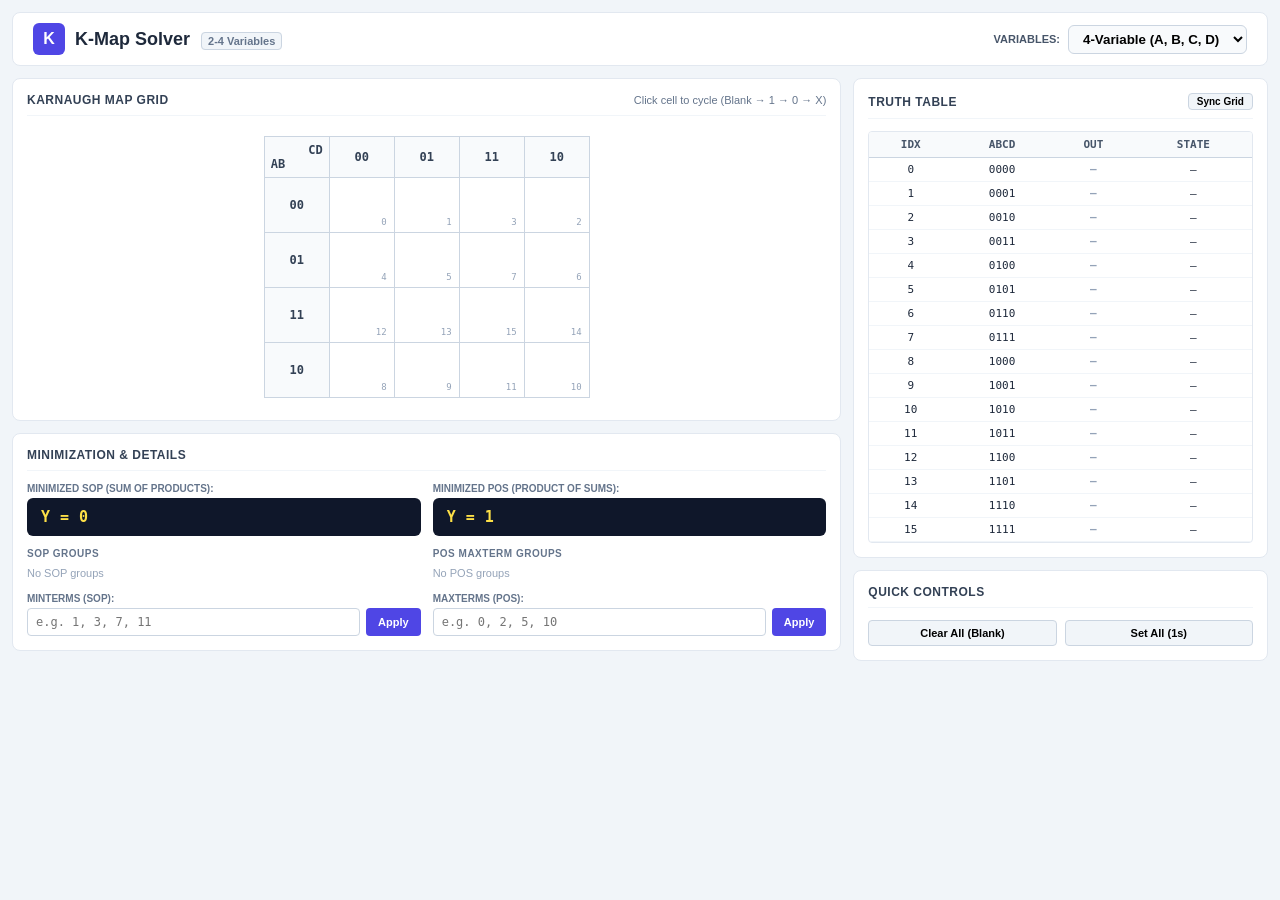
==== kmap/index.html @ c59c08d3 "kmap" ====
<!DOCTYPE html>
<html lang="en">
<head>
  <meta charset="UTF-8" />
  <meta name="viewport" content="width=device-width, initial-scale=1.0" />
  <title>K-Map Solver (2-4 Variables)</title>
  <link rel="stylesheet" href="style.css" />
</head>
<body>

  <!-- TOP HEADER -->
  <header>
    <div class="brand">
      <div class="logo">K</div>
      <div class="title">K-Map Solver <span class="badge-sub">2-4 Variables</span></div>
    </div>
    <div class="control-group">
      <label for="varSelect">Variables:</label>
      <select id="varSelect" onchange="changeVariables(this.value)">
        <option value="2">2-Variable (A, B)</option>
        <option value="3">3-Variable (A, B, C)</option>
        <option value="4" selected>4-Variable (A, B, C, D)</option>
      </select>
    </div>
  </header>

  <!-- MAIN DASHBOARD -->
  <main>
    <!-- LEFT PANEL -->
    <section class="panel-left">
      <!-- KMAP GRID -->
      <div class="card">
        <div class="card-header">
          <div class="card-title">Karnaugh Map Grid</div>
          <div style="font-size: 11px; color: #64748b;">Click cell to cycle (Blank &rarr; 1 &rarr; 0 &rarr; X)</div>
        </div>
        <div id="gridWrapper"></div>
      </div>

      <!-- MINIMIZATION & DETAILS -->
      <div class="card">
        <div class="card-header">
          <div class="card-title">Minimization & Details</div>
        </div>

        <div style="display: grid; grid-template-columns: 1fr 1fr; gap: 12px;">
          <div>
            <div style="font-size: 10px; font-weight: bold; color: #64748b; text-transform: uppercase; margin-bottom: 4px;">Minimized SOP (Sum of Products):</div>
            <div id="sopResult" class="result-box font-mono">Y = 0</div>
          </div>
          <div>
            <div style="font-size: 10px; font-weight: bold; color: #64748b; text-transform: uppercase; margin-bottom: 4px;">Minimized POS (Product of Sums):</div>
            <div id="posResult" class="result-box font-mono">Y = 0</div>
          </div>
        </div>

        <!-- GROUP BREAKDOWN LISTS (SOP & POS Maxterms) -->
        <div class="groups-container">
          <div class="group-column">
            <div class="group-subheading">SOP Groups</div>
            <div id="sopGroupList" style="display: flex; flex-direction: column; gap: 4px;"></div>
          </div>
          <div class="group-column">
            <div class="group-subheading">POS Maxterm Groups</div>
            <div id="posGroupList" style="display: flex; flex-direction: column; gap: 4px;"></div>
          </div>
        </div>

        <div style="display: grid; grid-template-columns: 1fr 1fr; gap: 12px; margin-top: 6px;">
          <div>
            <div style="font-size: 10px; font-weight: bold; color: #64748b; text-transform: uppercase; margin-bottom: 4px;">MINTERMS (SOP):</div>
            <div class="input-matrix-container">
              <input type="text" id="sopInput" class="input-matrix font-mono" placeholder="e.g. 1, 3, 7, 11" onkeydown="if(event.key==='Enter') applyMatrix('SOP')" />
              <button class="btn-apply" onclick="applyMatrix('SOP')">Apply</button>
            </div>
          </div>
          <div>
            <div style="font-size: 10px; font-weight: bold; color: #64748b; text-transform: uppercase; margin-bottom: 4px;">MAXTERMS (POS):</div>
            <div class="input-matrix-container">
              <input type="text" id="posInput" class="input-matrix font-mono" placeholder="e.g. 0, 2, 5, 10" onkeydown="if(event.key==='Enter') applyMatrix('POS')" />
              <button class="btn-apply" onclick="applyMatrix('POS')">Apply</button>
            </div>
          </div>
        </div>
      </div>
    </section>

    <!-- RIGHT PANEL -->
    <section class="panel-right">
      <div class="card" style="flex: 1;">
        <div class="card-header">
          <div class="card-title">Truth Table</div>
          <button class="btn-secondary" style="padding: 2px 8px; font-size: 10px;" onclick="renderAll()">Sync Grid</button>
        </div>
        <div class="table-scroll">
          <table class="truth-table font-mono">
            <thead id="tableHead"></thead>
            <tbody id="tableBody"></tbody>
          </table>
        </div>
      </div>

      <div class="card">
        <div class="card-header">
          <div class="card-title">Quick Controls</div>
        </div>
        <div style="display: grid; grid-template-columns: 1fr 1fr; gap: 8px;">
          <button class="btn-secondary" onclick="fillAll('')">Clear All (Blank)</button>
          <button class="btn-secondary" onclick="fillAll('1')">Set All (1s)</button>
        </div>
      </div>
    </section>
  </main>

  <script src="script.js"></script>
</body>
</html>
---- kmap/style.css ----
* { box-sizing: border-box; margin: 0; padding: 0; }
    body {
      font-family: -apple-system, BlinkMacSystemFont, "Segoe UI", Roboto, Helvetica, Arial, sans-serif;
      background-color: #f1f5f9;
      color: #1e293b;
      min-height: 100vh;
      display: flex;
      flex-direction: column;
      padding: 12px;
      gap: 12px;
    }
    .font-mono { font-family: ui-monospace, SFMono-Regular, Menlo, Monaco, Consolas, monospace; }

    /* HEADER */
    header {
      background: #ffffff;
      border: 1px solid #e2e8f0;
      border-radius: 8px;
      padding: 10px 20px;
      display: flex;
      align-items: center;
      justify-content: space-between;
      flex-shrink: 0;
    }
    .brand { display: flex; align-items: center; gap: 10px; }
    .logo { width: 32px; height: 32px; background: #4f46e5; color: white; font-weight: bold; border-radius: 6px; display: flex; align-items: center; justify-content: center; }
    .title { font-size: 18px; font-weight: 700; }
    .badge-sub { font-size: 11px; background: #f1f5f9; color: #64748b; padding: 2px 6px; border-radius: 4px; border: 1px solid #cbd5e1; margin-left: 6px; }

    .control-group { display: flex; align-items: center; gap: 8px; font-size: 11px; font-weight: 600; text-transform: uppercase; color: #475569; }
    select { background: #f8fafc; border: 1px solid #cbd5e1; padding: 5px 10px; border-radius: 6px; font-weight: 600; cursor: pointer; }

    /* MAIN LAYOUT */
    main { display: grid; grid-template-columns: 2fr 1fr; gap: 12px; }
    .panel-left, .panel-right { display: flex; flex-direction: column; gap: 12px; }

    .card { background: white; border: 1px solid #e2e8f0; border-radius: 8px; padding: 14px; display: flex; flex-direction: column; gap: 8px; }
    .card-header { display: flex; justify-content: space-between; align-items: center; border-bottom: 1px solid #f1f5f9; padding-bottom: 8px; margin-bottom: 4px; }
    .card-title { font-size: 12px; font-weight: 700; text-transform: uppercase; letter-spacing: 0.5px; color: #334155; }

    /* KMAP GRID */
    #gridWrapper { display: flex; align-items: center; justify-content: center; overflow: auto; padding: 8px; }
    table.kmap-grid { border-collapse: collapse; font-family: ui-monospace, monospace; text-align: center; }
    table.kmap-grid th { border: 1px solid #cbd5e1; background: #f8fafc; padding: 6px; font-size: 12px; color: #334155; min-width: 65px; }
    table.kmap-grid td { border: 1px solid #cbd5e1; padding: 3px; width: 65px; height: 55px; cursor: pointer; user-select: none; }
    .cell-box { width: 100%; height: 100%; display: flex; flex-direction: column; align-items: center; justify-content: center; position: relative; border-radius: 4px; background: white; transition: all 0.15s ease; }
    .cell-val { font-size: 18px; font-weight: bold; }
    .cell-idx { position: absolute; bottom: 2px; right: 4px; font-size: 9px; color: #94a3b8; }

    /* SOFT GROUP TINTS */
    .bg-g0 { background: #e6f4ea !important; border: 2px solid #34a853 !important; }
    .bg-g1 { background: #fef7e0 !important; border: 2px solid #fbbc05 !important; }
    .bg-g2 { background: #e8f0fe !important; border: 2px solid #4285f4 !important; }
    .bg-g3 { background: #fce8e6 !important; border: 2px solid #ea4335 !important; }

    /* RESULTS SECTION */
    .result-box { background: #0f172a; color: #fde047; padding: 10px 14px; border-radius: 6px; font-size: 15px; font-weight: bold; letter-spacing: 0.5px; overflow-x: auto; }
    
    .input-matrix-container { display: flex; gap: 6px; }
    .input-matrix { flex: 1; padding: 6px 8px; border: 1px solid #cbd5e1; border-radius: 4px; font-size: 12px; }
    .btn-apply { background: #4f46e5; color: white; border: none; padding: 6px 12px; border-radius: 4px; font-size: 11px; font-weight: bold; cursor: pointer; }
    .btn-apply:hover { background: #4338ca; }

    /* GROUP BREAKDOWN CARDS */
    .groups-container { display: grid; grid-template-columns: 1fr 1fr; gap: 12px; margin-top: 4px; }
    .group-column { display: flex; flex-direction: column; gap: 6px; }
    .group-subheading { font-size: 10px; font-weight: 800; text-transform: uppercase; color: #64748b; letter-spacing: 0.5px; margin-bottom: 2px; }
    .group-row { display: flex; align-items: center; justify-content: space-between; background: #f8fafc; border: 1px solid #e2e8f0; border-radius: 6px; padding: 6px 10px; font-size: 11px; }
    .group-dot { width: 8px; height: 8px; border-radius: 50%; display: inline-block; margin-right: 6px; }

    /* TRUTH TABLE */
    .table-scroll { max-height: 440px; overflow-y: auto; border: 1px solid #e2e8f0; border-radius: 4px; }
    table.truth-table { width: 100%; border-collapse: collapse; text-align: center; font-size: 11px; }
    table.truth-table th { position: sticky; top: 0; background: #f8fafc; padding: 6px; border-bottom: 1px solid #cbd5e1; color: #475569; }
    table.truth-table td { padding: 5px; border-bottom: 1px solid #f1f5f9; }
    table.truth-table tr:hover { background: #f8fafc; cursor: pointer; }

    .btn-secondary { padding: 6px 12px; background: #f1f5f9; border: 1px solid #cbd5e1; border-radius: 4px; font-size: 11px; font-weight: 600; cursor: pointer; }
    .btn-secondary:hover { background: #e2e8f0; }
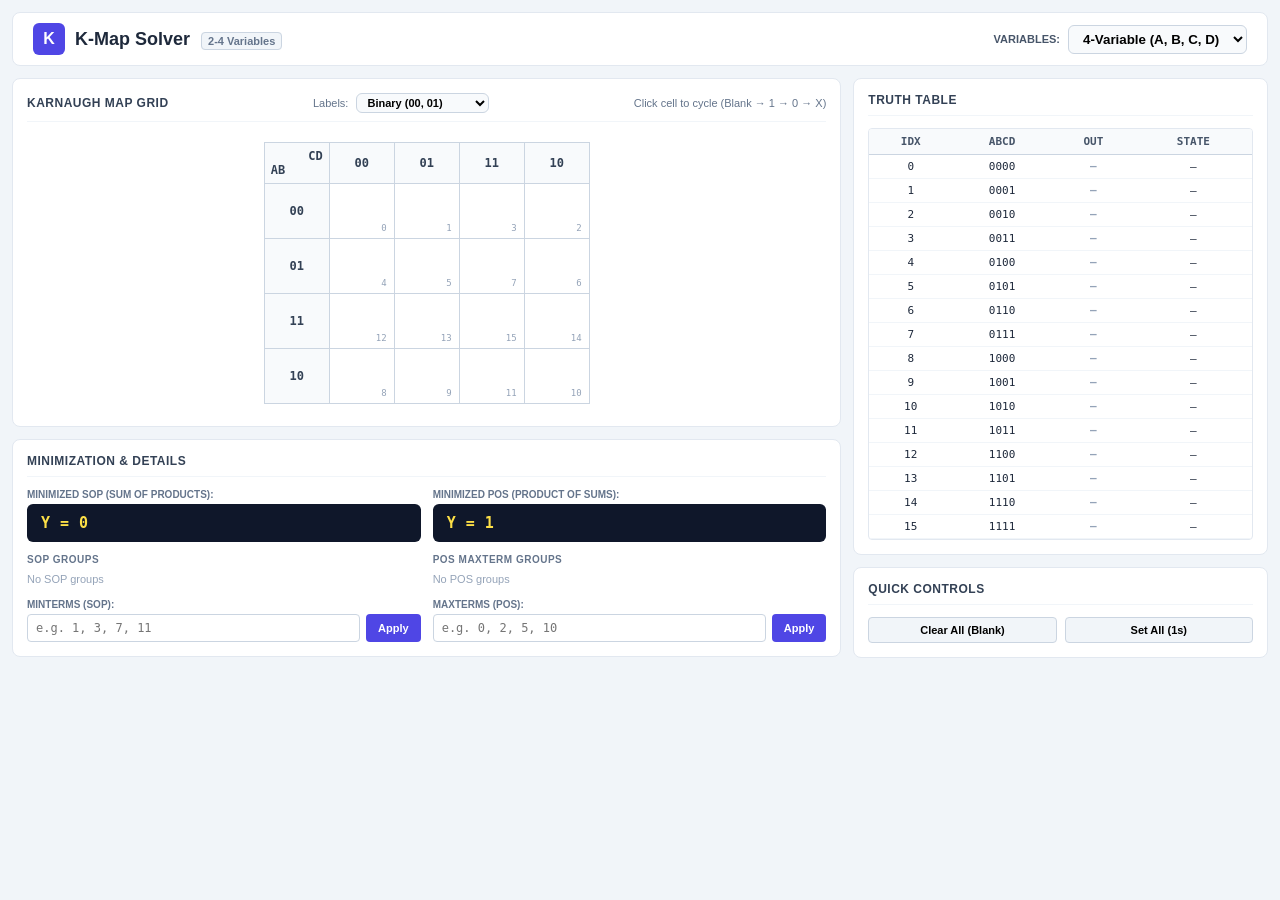
==== commit 434ef064: "updates" ====
--- a/kmap/index.html
+++ b/kmap/index.html
@@ -32,6 +32,14 @@
       <div class="card">
         <div class="card-header">
           <div class="card-title">Karnaugh Map Grid</div>
+          <div style="display: flex; gap: 8px; align-items: center; font-size: 11px;">
+    <span style="color: #64748b;">Labels:</span>
+    <select id="labelMode" onchange="renderAll()" style="padding: 2px 6px; font-size: 11px; font-weight: 600;">
+      <option value="binary">Binary (00, 01)</option>
+      <option value="sop">SOP Literals (A'B')</option>
+      <option value="pos">POS Literals (A+B)</option>
+    </select>
+  </div>
           <div style="font-size: 11px; color: #64748b;">Click cell to cycle (Blank &rarr; 1 &rarr; 0 &rarr; X)</div>
         </div>
         <div id="gridWrapper"></div>
@@ -90,7 +98,6 @@
       <div class="card" style="flex: 1;">
         <div class="card-header">
           <div class="card-title">Truth Table</div>
-          <button class="btn-secondary" style="padding: 2px 8px; font-size: 10px;" onclick="renderAll()">Sync Grid</button>
         </div>
         <div class="table-scroll">
           <table class="truth-table font-mono">
